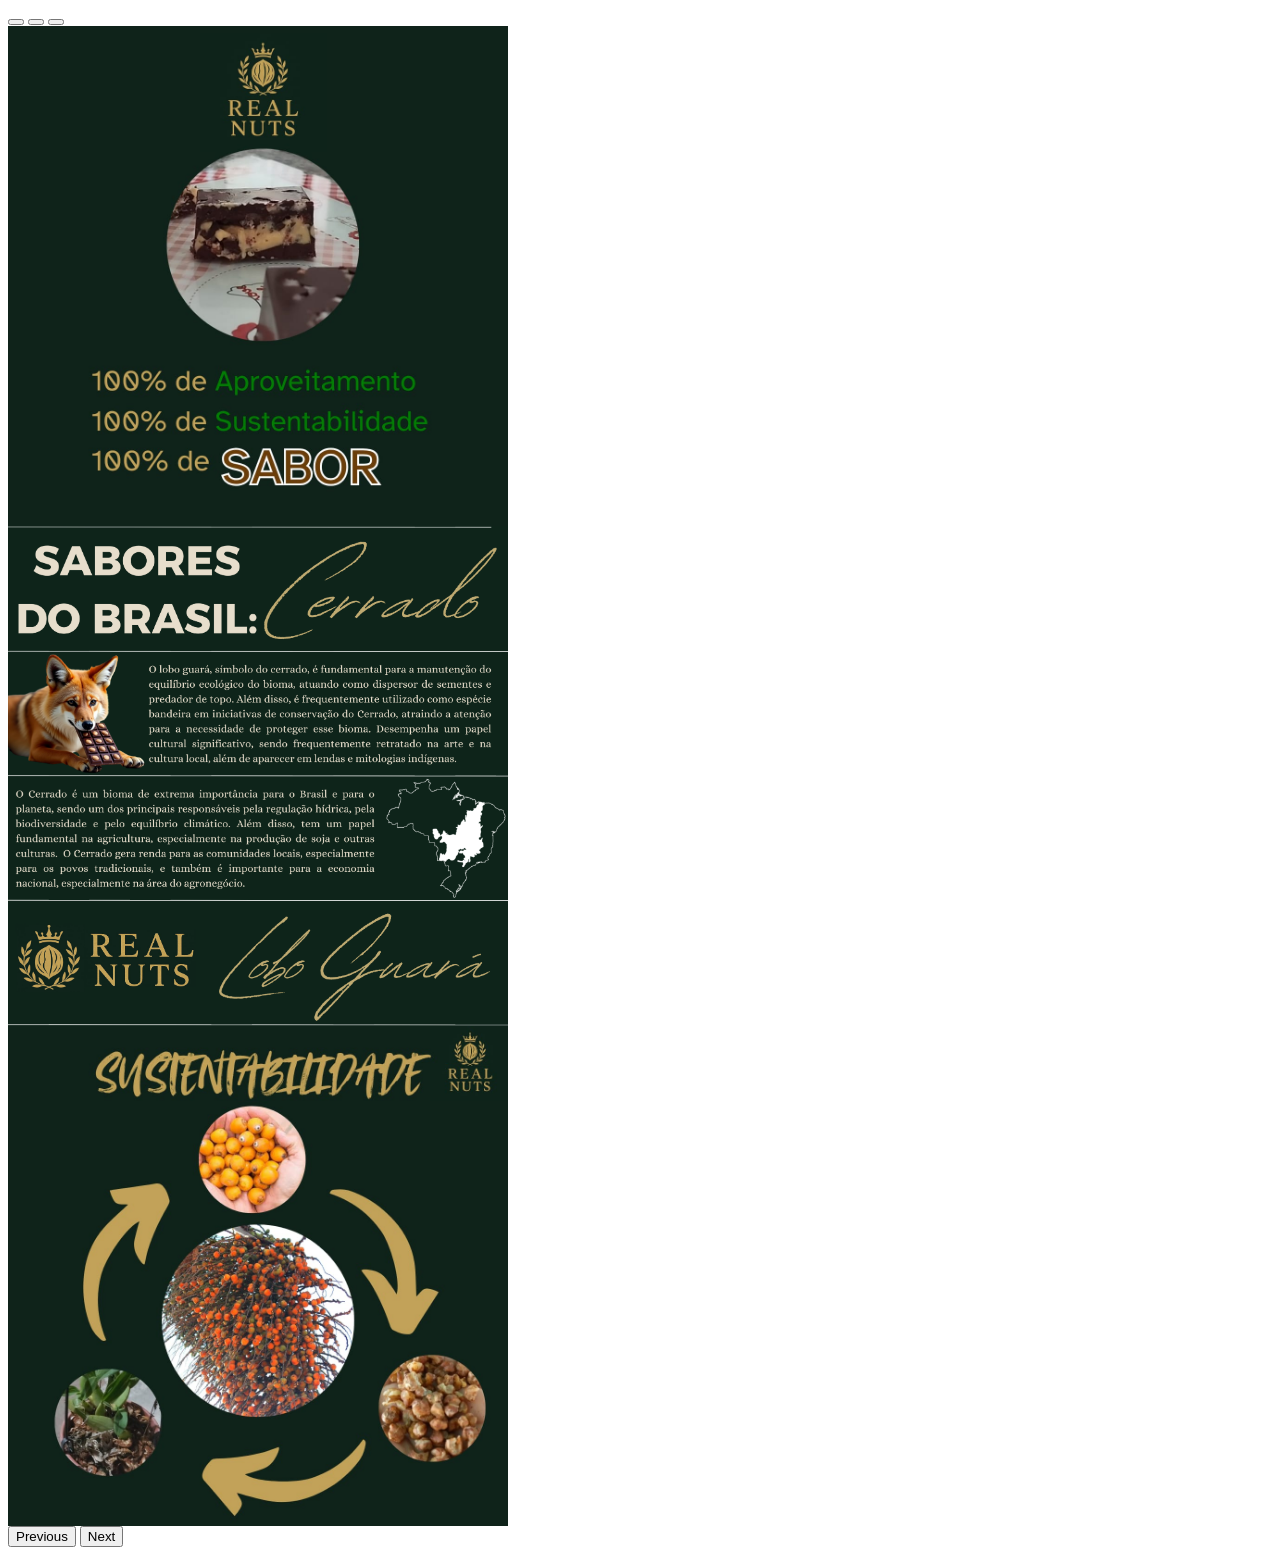
==== src/sections/MainContent.html @ 06785439 "feat: added responsive navbar and carroussel" ====
<body>
  <div class="container">
    <div
      id="carouselExampleAutoplaying"
      class="carousel slide"
      data-bs-ride="carousel"
    >
      <div class="carousel-indicators">
        <button
          type="button"
          data-bs-target="#carouselExampleIndicators"
          data-bs-slide-to="0"
          class="active"
          aria-current="true"
          aria-label="Slide 1"
        ></button>
        <button
          type="button"
          data-bs-target="#carouselExampleIndicators"
          data-bs-slide-to="1"
          aria-label="Slide 2"
        ></button>
        <button
          type="button"
          data-bs-target="#carouselExampleIndicators"
          data-bs-slide-to="2"
          aria-label="Slide 3"
        ></button>
      </div>
      <div class="carousel-inner" style="border-radius: 0.5rem">
        <div class="carousel-item active">
          <img
            src="../../src/imgs/carrosel_1.jpeg"
            class="d-block w-100"
            style="max-height: 500px"
          />
        </div>
        <div class="carousel-item">
          <img
            src="../../src/imgs/carrosel_2.png"
            class="d-block w-100"
            style="max-height: 500px"
          />
        </div>
        <div class="carousel-item">
          <img
            src="../../src/imgs/carrosel_3.jpeg"
            class="d-block w-100"
            style="max-height: 500px"
          />
        </div>
      </div>
      <button
        class="carousel-control-prev"
        type="button"
        data-bs-target="#carouselExampleAutoplaying"
        data-bs-slide="prev"
      >
        <span class="carousel-control-prev-icon" aria-hidden="true"></span>
        <span class="visually-hidden">Previous</span>
      </button>
      <button
        class="carousel-control-next"
        type="button"
        data-bs-target="#carouselExampleAutoplaying"
        data-bs-slide="next"
      >
        <span class="carousel-control-next-icon" aria-hidden="true"></span>
        <span class="visually-hidden">Next</span>
      </button>
    </div>
  </div>
</body>
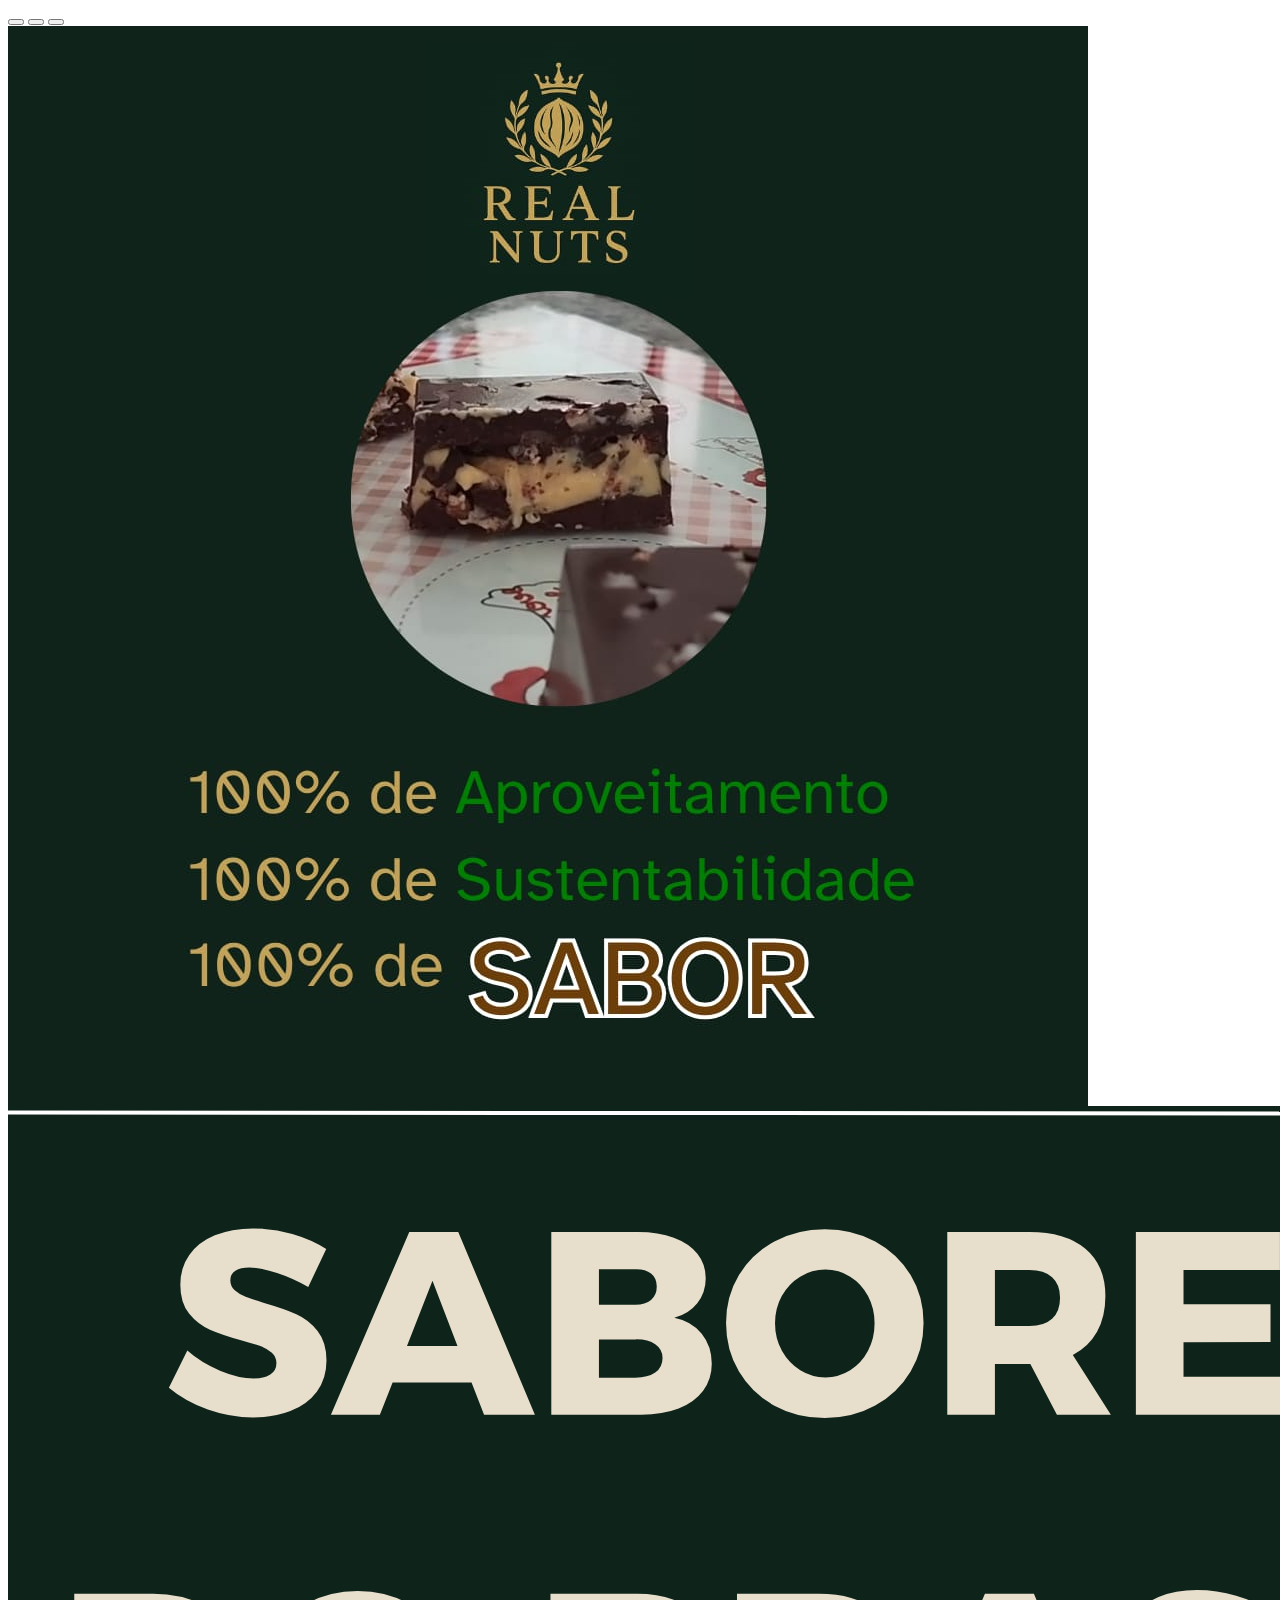
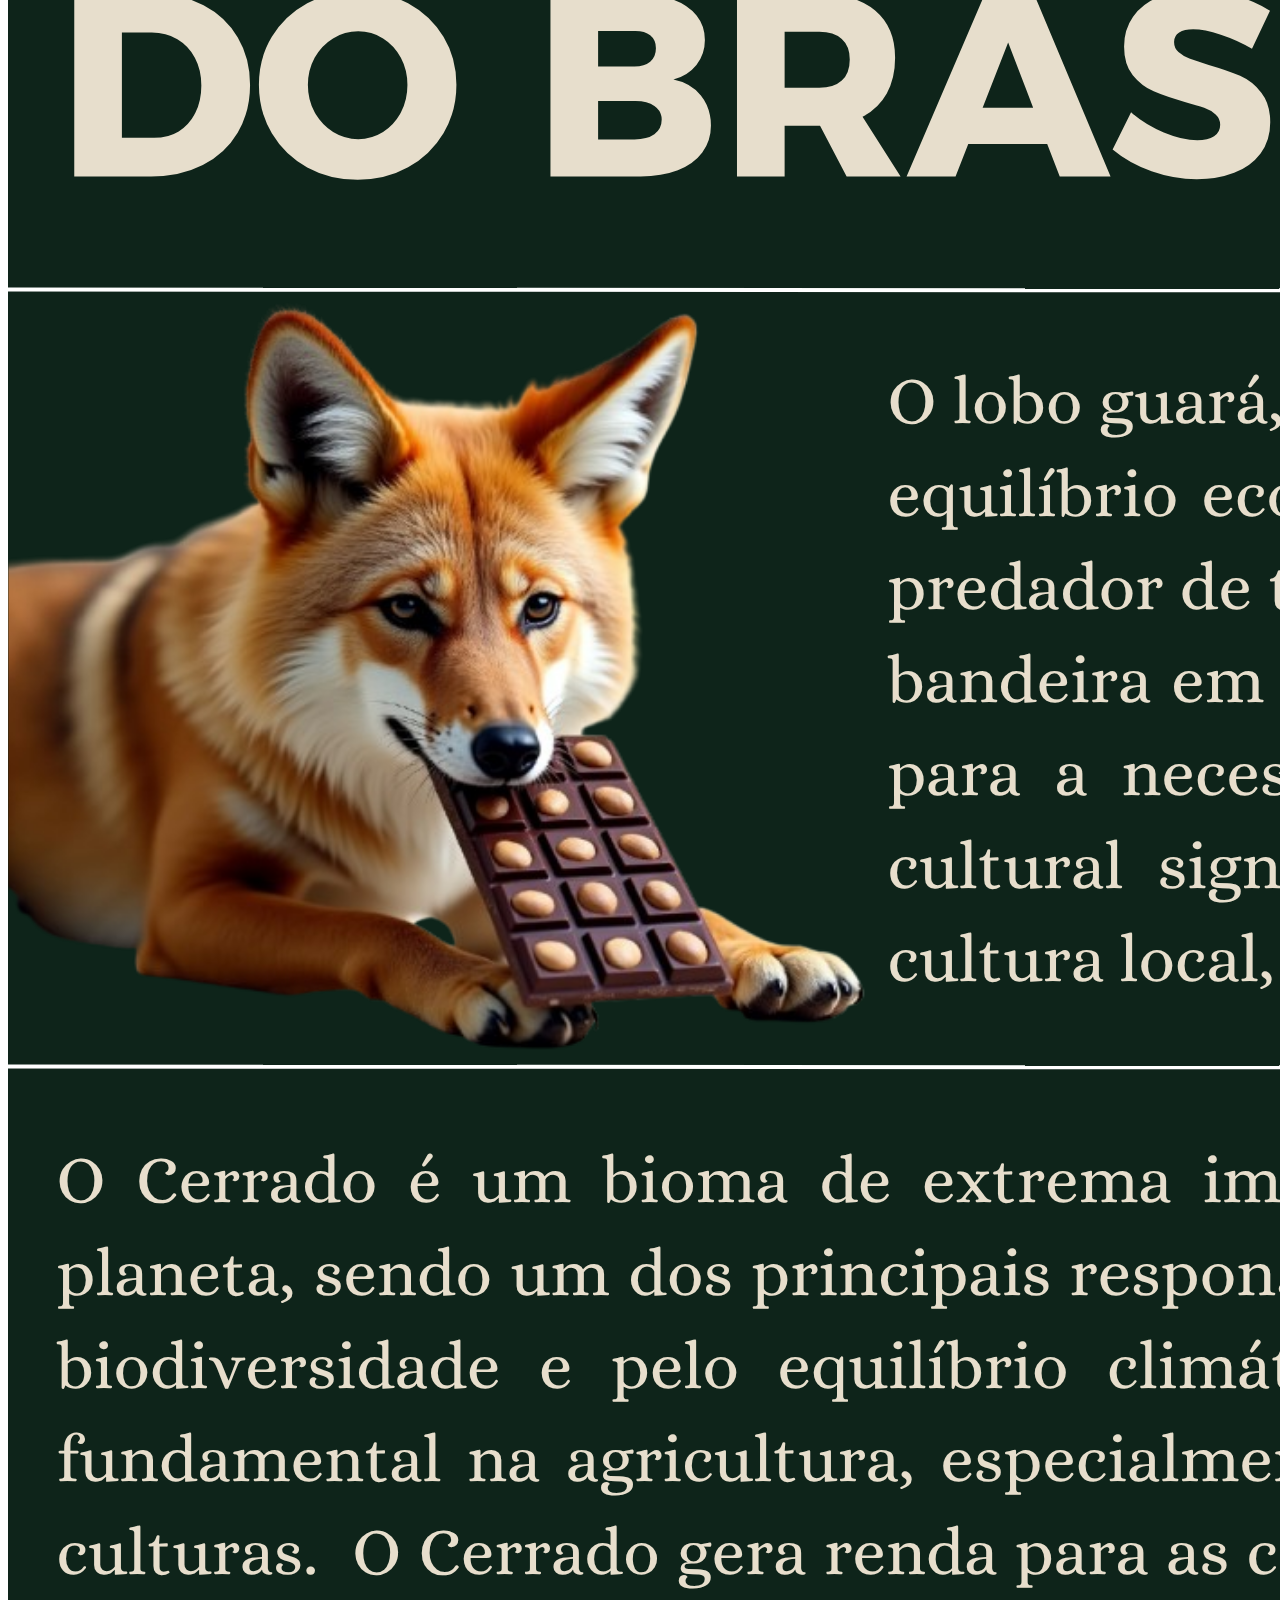
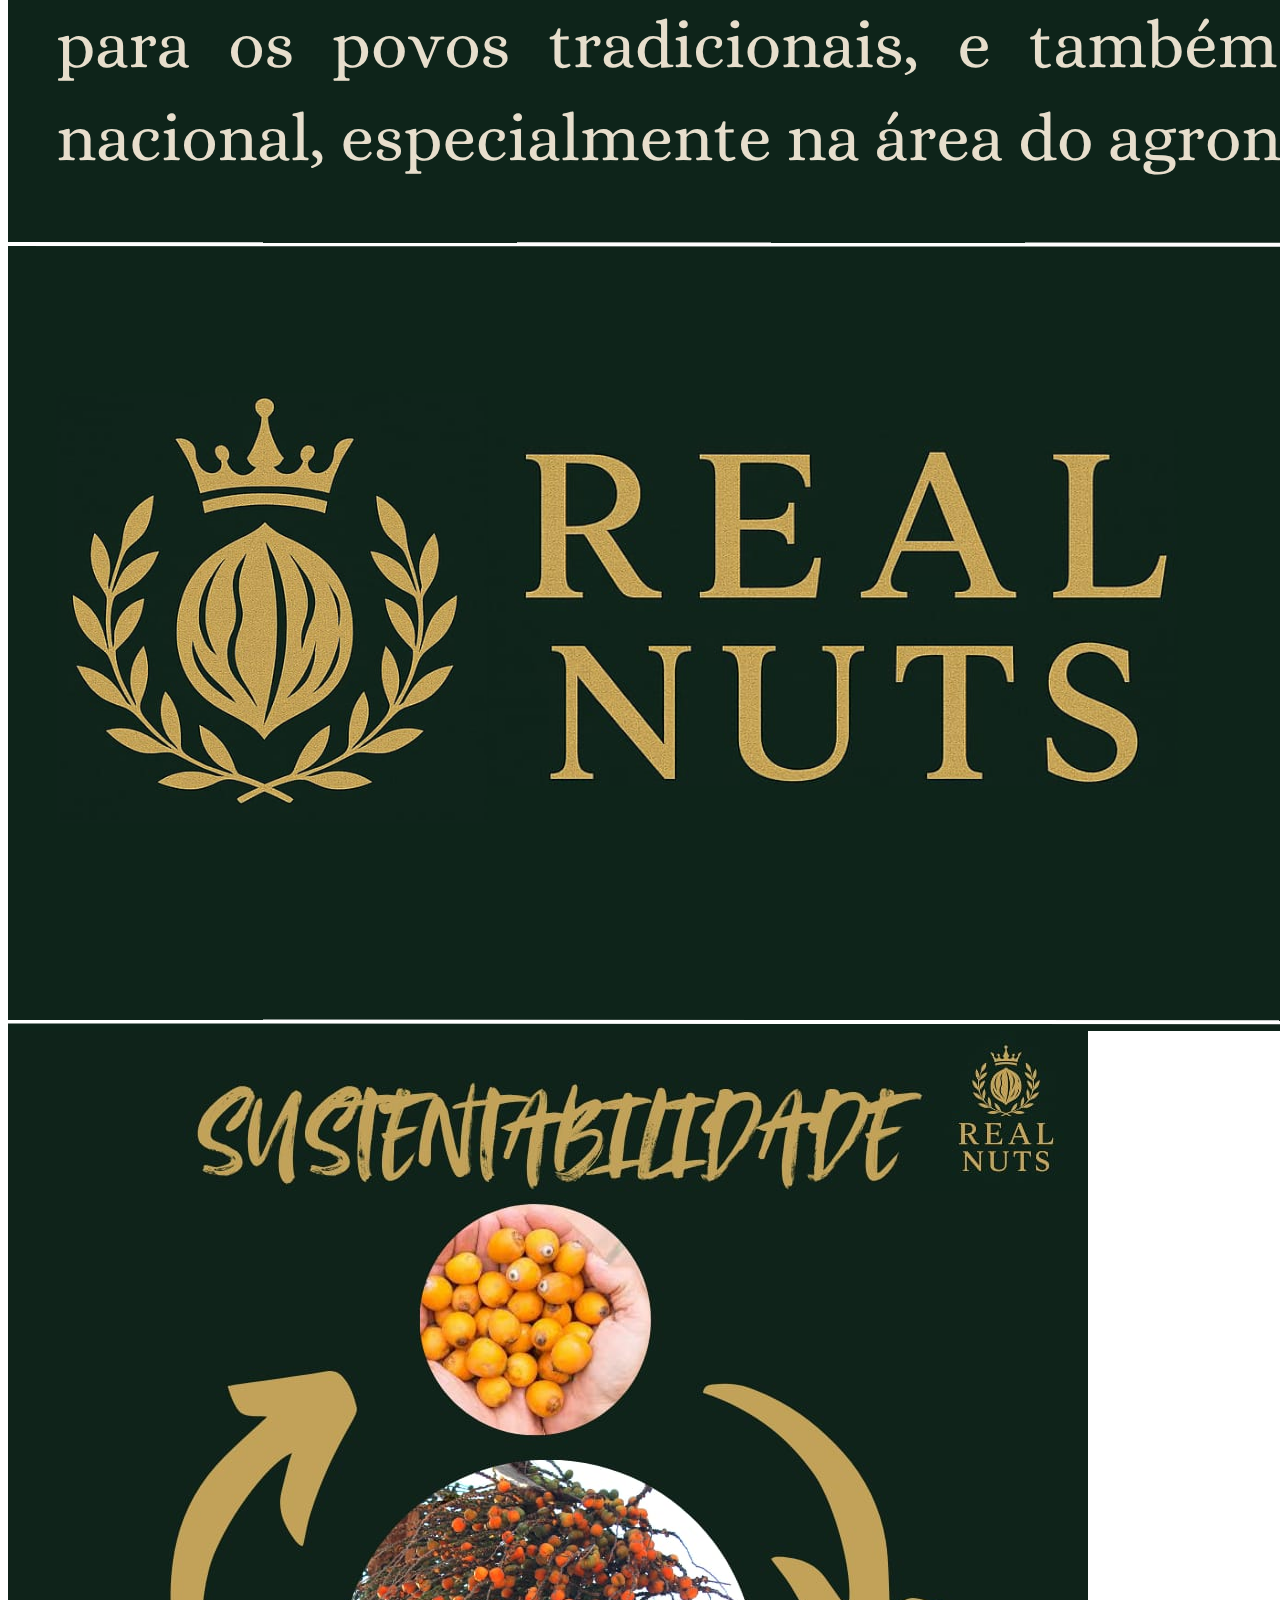
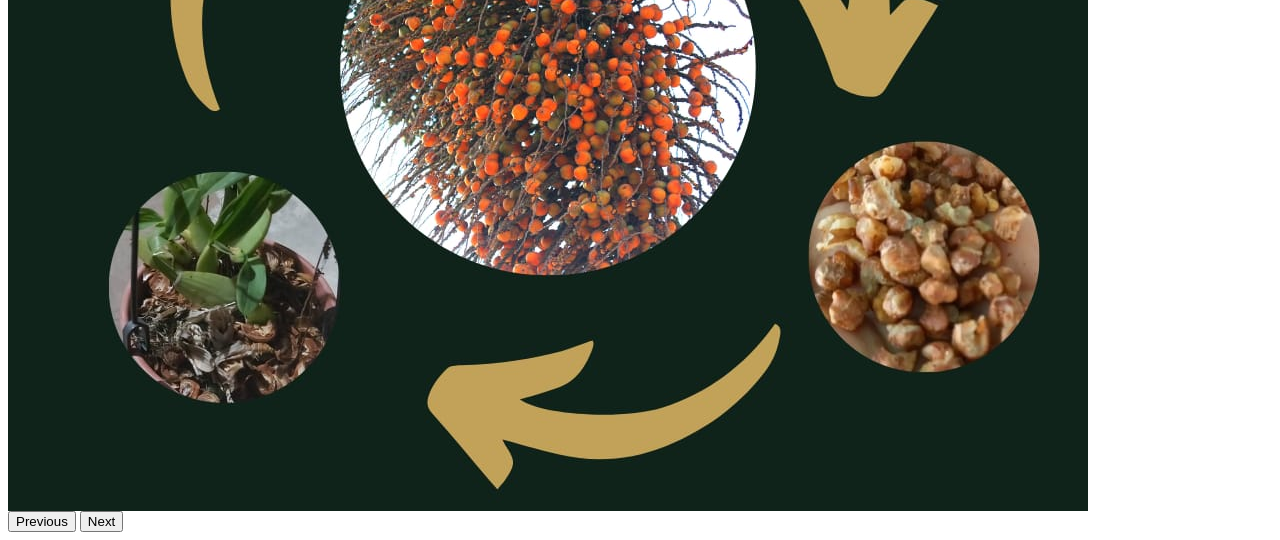
==== commit 4ed1ff0d: "feat: added "quem somos" section" ====
--- a/src/sections/MainContent.html
+++ b/src/sections/MainContent.html
@@ -1,73 +1,63 @@
 <body>
-  <div class="container">
-    <div
-      id="carouselExampleAutoplaying"
-      class="carousel slide"
-      data-bs-ride="carousel"
-    >
-      <div class="carousel-indicators">
+  <section>
+    <div class="container-fluid">
+      <div
+        id="mainContentCarousel"
+        class="carousel slide"
+        data-bs-ride="carousel"
+      >
+        <div class="carousel-indicators">
+          <button
+            type="button"
+            data-bs-target="#carouselExampleIndicators"
+            data-bs-slide-to="0"
+            class="active"
+            aria-current="true"
+            aria-label="Slide 1"
+          ></button>
+          <button
+            type="button"
+            data-bs-target="#carouselExampleIndicators"
+            data-bs-slide-to="1"
+            aria-label="Slide 2"
+          ></button>
+          <button
+            type="button"
+            data-bs-target="#carouselExampleIndicators"
+            data-bs-slide-to="2"
+            aria-label="Slide 3"
+          ></button>
+        </div>
+        <div class="carousel-inner" style="border-radius: 0.5rem">
+          <div class="carousel-item active">
+            <img src="../../src/imgs/carrosel_1.jpeg" class="d-block w-100" />
+          </div>
+          <div class="carousel-item">
+            <img src="../../src/imgs/carrosel_2.png" class="d-block w-100" />
+          </div>
+          <div class="carousel-item">
+            <img src="../../src/imgs/carrosel_3.jpeg" class="d-block w-100" />
+          </div>
+        </div>
         <button
+          class="carousel-control-prev"
           type="button"
-          data-bs-target="#carouselExampleIndicators"
-          data-bs-slide-to="0"
-          class="active"
-          aria-current="true"
-          aria-label="Slide 1"
-        ></button>
+          data-bs-target="#mainContentCarousel"
+          data-bs-slide="prev"
+        >
+          <span class="carousel-control-prev-icon" aria-hidden="true"></span>
+          <span class="visually-hidden">Previous</span>
+        </button>
         <button
+          class="carousel-control-next"
           type="button"
-          data-bs-target="#carouselExampleIndicators"
-          data-bs-slide-to="1"
-          aria-label="Slide 2"
-        ></button>
-        <button
-          type="button"
-          data-bs-target="#carouselExampleIndicators"
-          data-bs-slide-to="2"
-          aria-label="Slide 3"
-        ></button>
+          data-bs-target="#mainContentCarousel"
+          data-bs-slide="next"
+        >
+          <span class="carousel-control-next-icon" aria-hidden="true"></span>
+          <span class="visually-hidden">Next</span>
+        </button>
       </div>
-      <div class="carousel-inner" style="border-radius: 0.5rem">
-        <div class="carousel-item active">
-          <img
-            src="../../src/imgs/carrosel_1.jpeg"
-            class="d-block w-100"
-            style="max-height: 500px"
-          />
-        </div>
-        <div class="carousel-item">
-          <img
-            src="../../src/imgs/carrosel_2.png"
-            class="d-block w-100"
-            style="max-height: 500px"
-          />
-        </div>
-        <div class="carousel-item">
-          <img
-            src="../../src/imgs/carrosel_3.jpeg"
-            class="d-block w-100"
-            style="max-height: 500px"
-          />
-        </div>
-      </div>
-      <button
-        class="carousel-control-prev"
-        type="button"
-        data-bs-target="#carouselExampleAutoplaying"
-        data-bs-slide="prev"
-      >
-        <span class="carousel-control-prev-icon" aria-hidden="true"></span>
-        <span class="visually-hidden">Previous</span>
-      </button>
-      <button
-        class="carousel-control-next"
-        type="button"
-        data-bs-target="#carouselExampleAutoplaying"
-        data-bs-slide="next"
-      >
-        <span class="carousel-control-next-icon" aria-hidden="true"></span>
-        <span class="visually-hidden">Next</span>
-      </button>
     </div>
-  </div>
+  </section>
 </body>
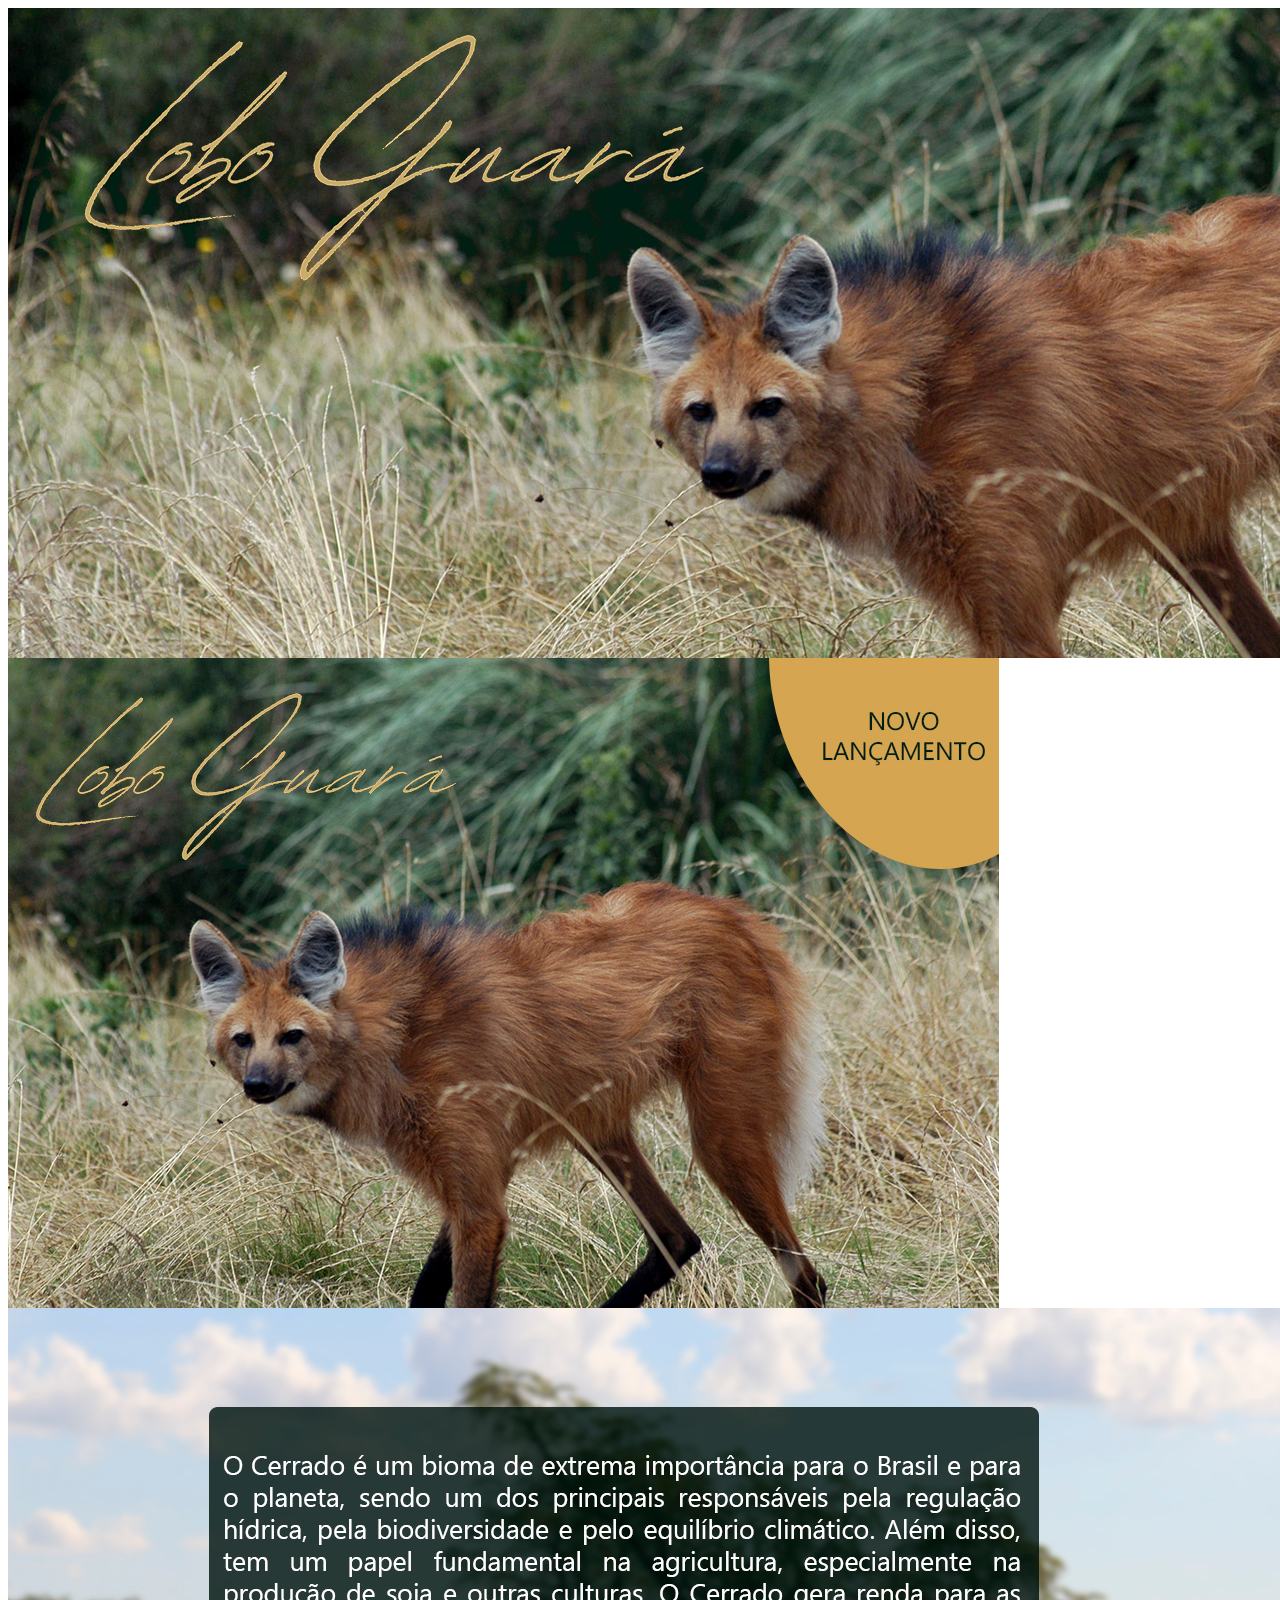
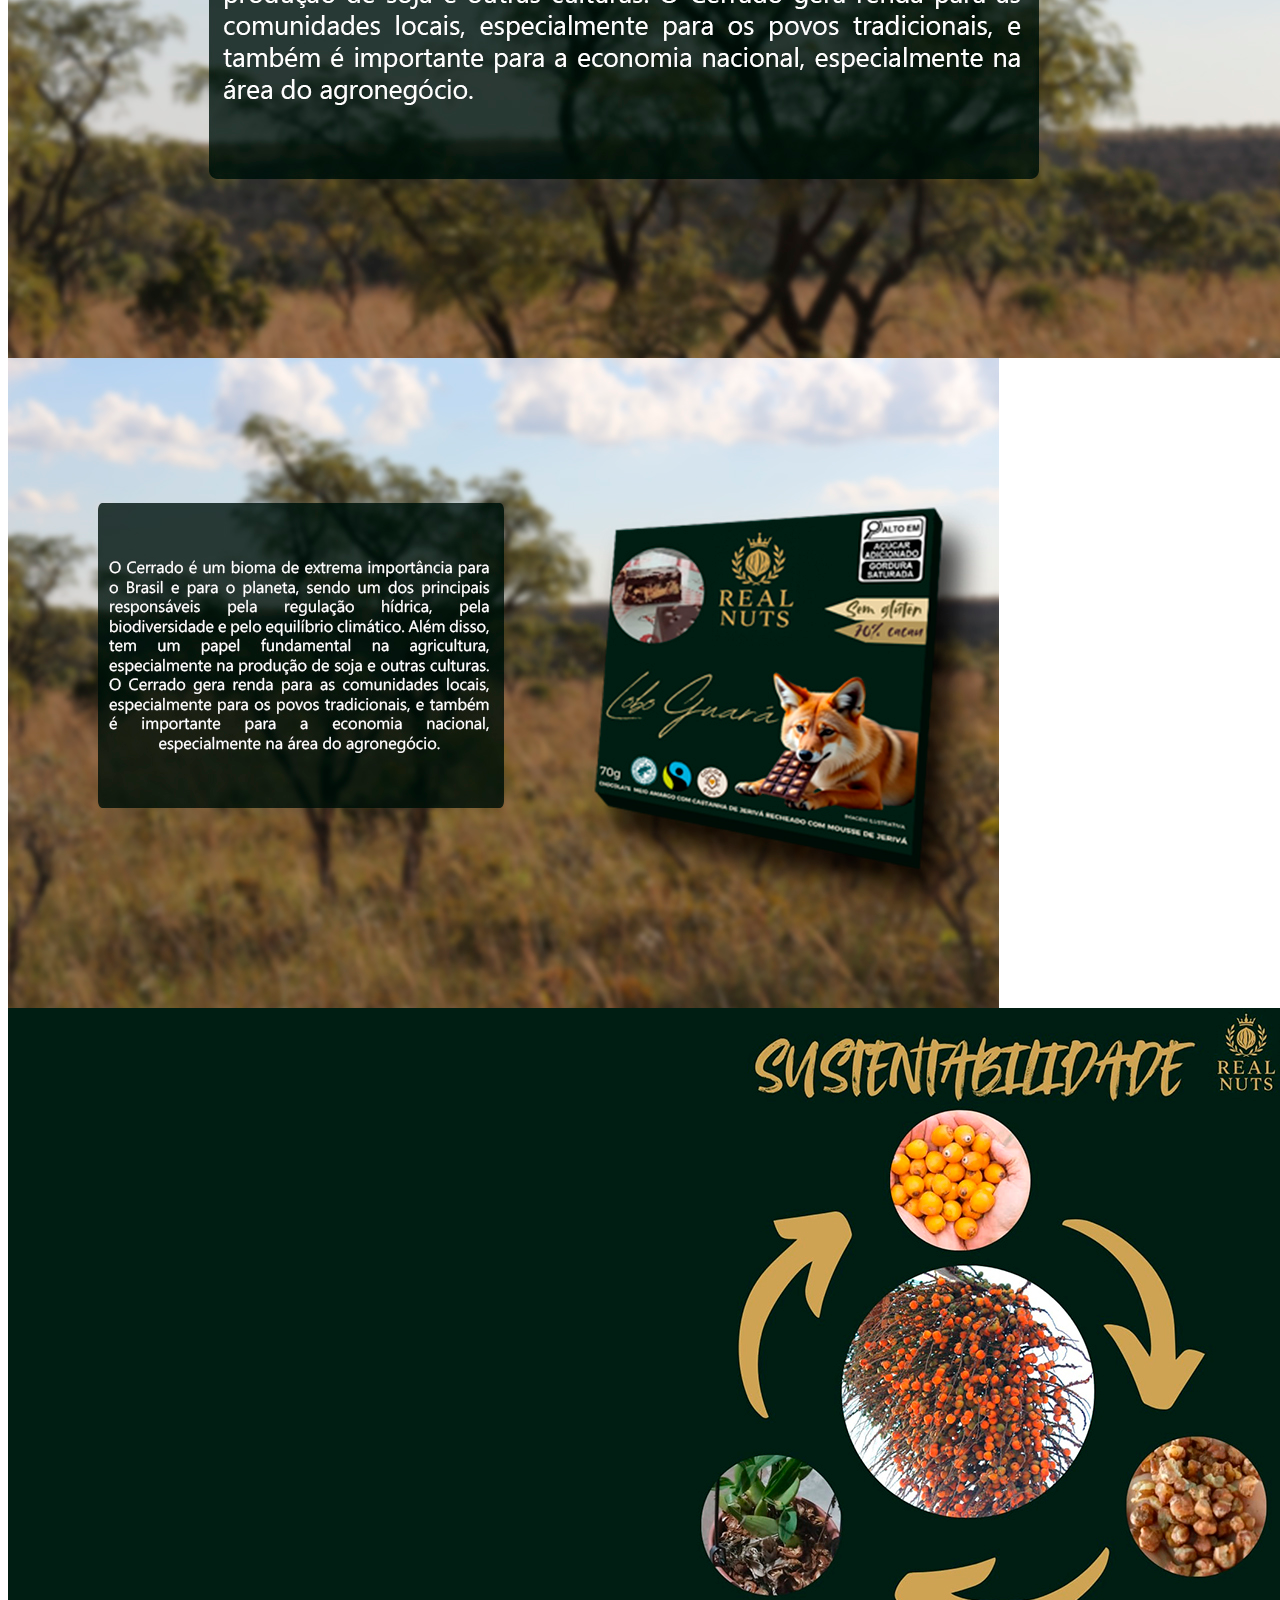
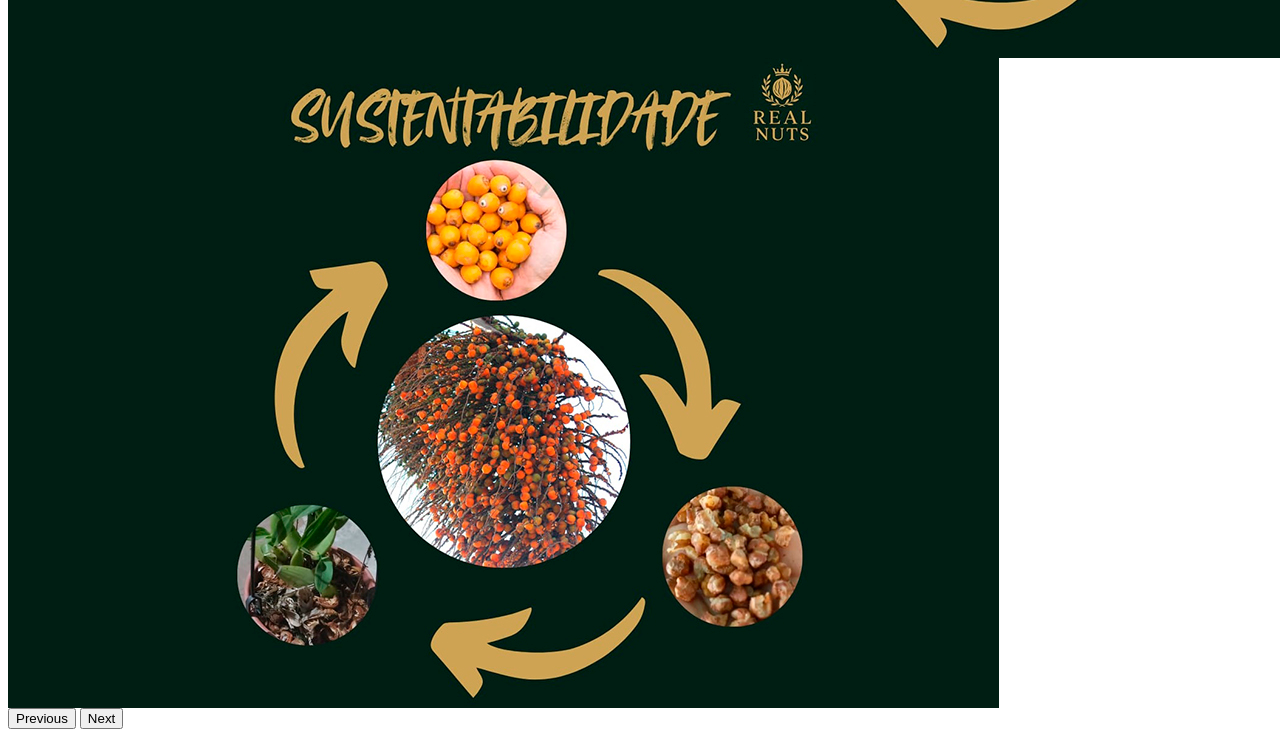
==== commit 669d7dfc: "feat: added images do main content carousel" ====
--- a/src/sections/MainContent.html
+++ b/src/sections/MainContent.html
@@ -6,37 +6,41 @@
         class="carousel slide"
         data-bs-ride="carousel"
       >
-        <div class="carousel-indicators">
-          <button
-            type="button"
-            data-bs-target="#carouselExampleIndicators"
-            data-bs-slide-to="0"
-            class="active"
-            aria-current="true"
-            aria-label="Slide 1"
-          ></button>
-          <button
-            type="button"
-            data-bs-target="#carouselExampleIndicators"
-            data-bs-slide-to="1"
-            aria-label="Slide 2"
-          ></button>
-          <button
-            type="button"
-            data-bs-target="#carouselExampleIndicators"
-            data-bs-slide-to="2"
-            aria-label="Slide 3"
-          ></button>
-        </div>
         <div class="carousel-inner" style="border-radius: 0.5rem">
+          <!-- img 1 -->
           <div class="carousel-item active">
-            <img src="../../src/imgs/carrosel_1.jpeg" class="d-block w-100" />
+            <img
+              src="../../src/imgs/carrosel_1.jpg"
+              class="d-none d-lg-block w-100"
+            />
+            <img
+              src="../../src/imgs/carrosel_1_mobile.jpg"
+              class="d-block d-lg-none w-100"
+            />
           </div>
+
+          <!-- img 2 -->
           <div class="carousel-item">
-            <img src="../../src/imgs/carrosel_2.png" class="d-block w-100" />
+            <img
+              src="../../src/imgs/carrosel_2.jpg"
+              class="d-none d-lg-block w-100"
+            />
+            <img
+              src="../../src/imgs/carrosel_2_mobile.jpg"
+              class="d-block d-lg-none w-100"
+            />
           </div>
+
+          <!-- img 3 -->
           <div class="carousel-item">
-            <img src="../../src/imgs/carrosel_3.jpeg" class="d-block w-100" />
+            <img
+              src="../../src/imgs/carrosel_3.jpg"
+              class="d-none d-lg-block w-100"
+            />
+            <img
+              src="../../src/imgs/carrosel_3_mobile.jpg"
+              class="d-block d-lg-none w-100"
+            />
           </div>
         </div>
         <button
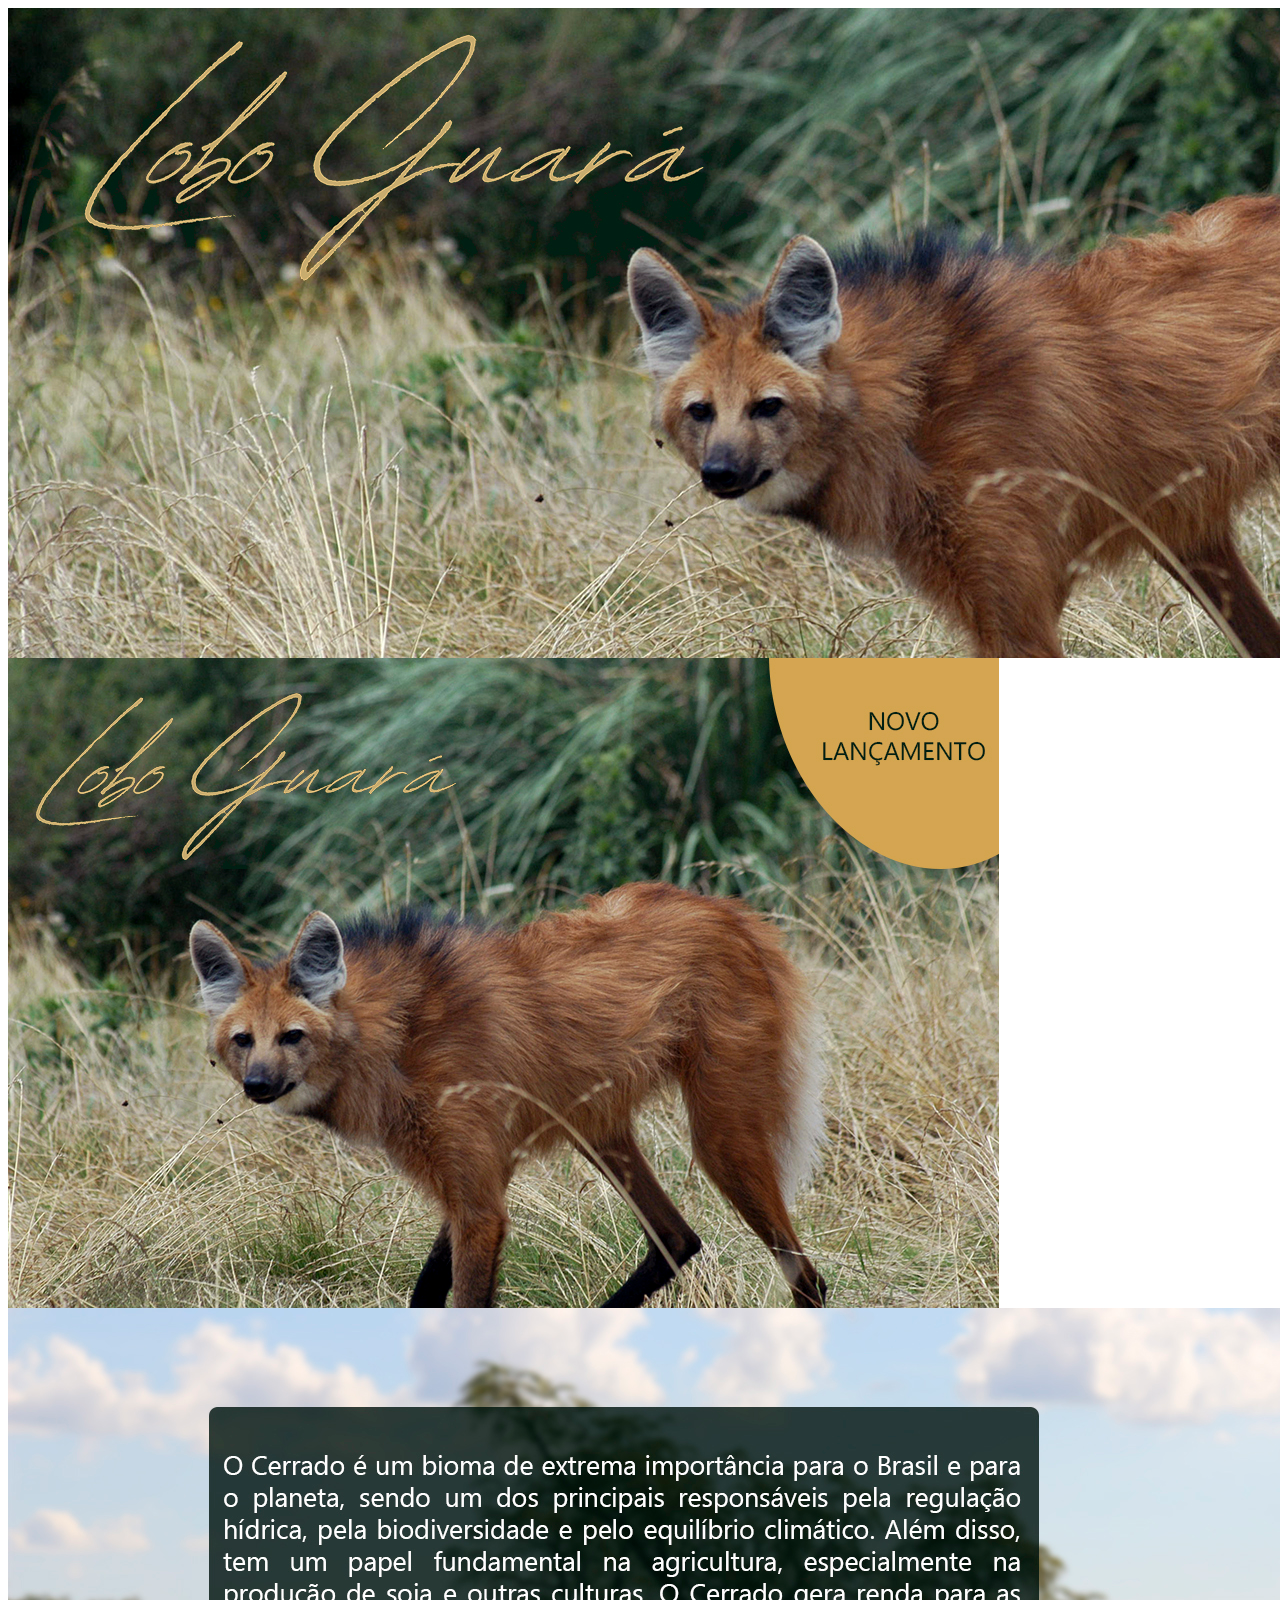
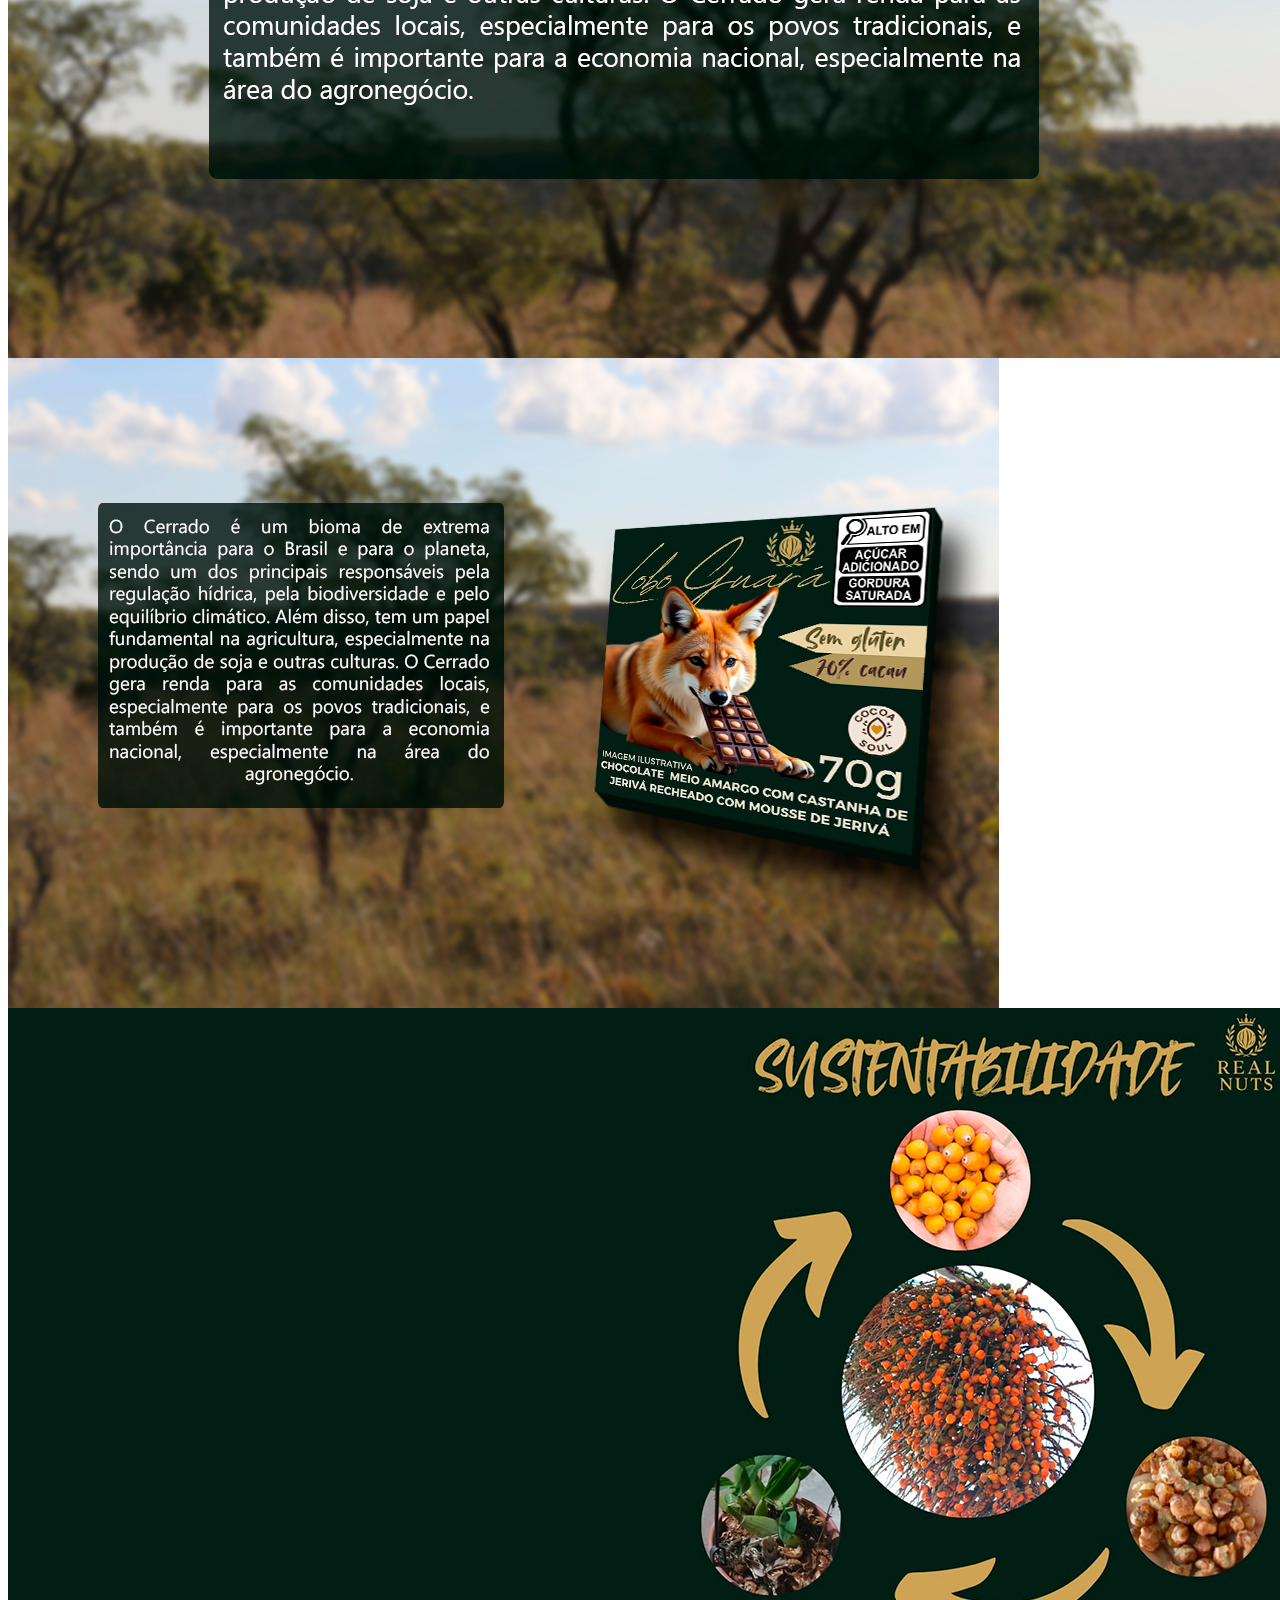
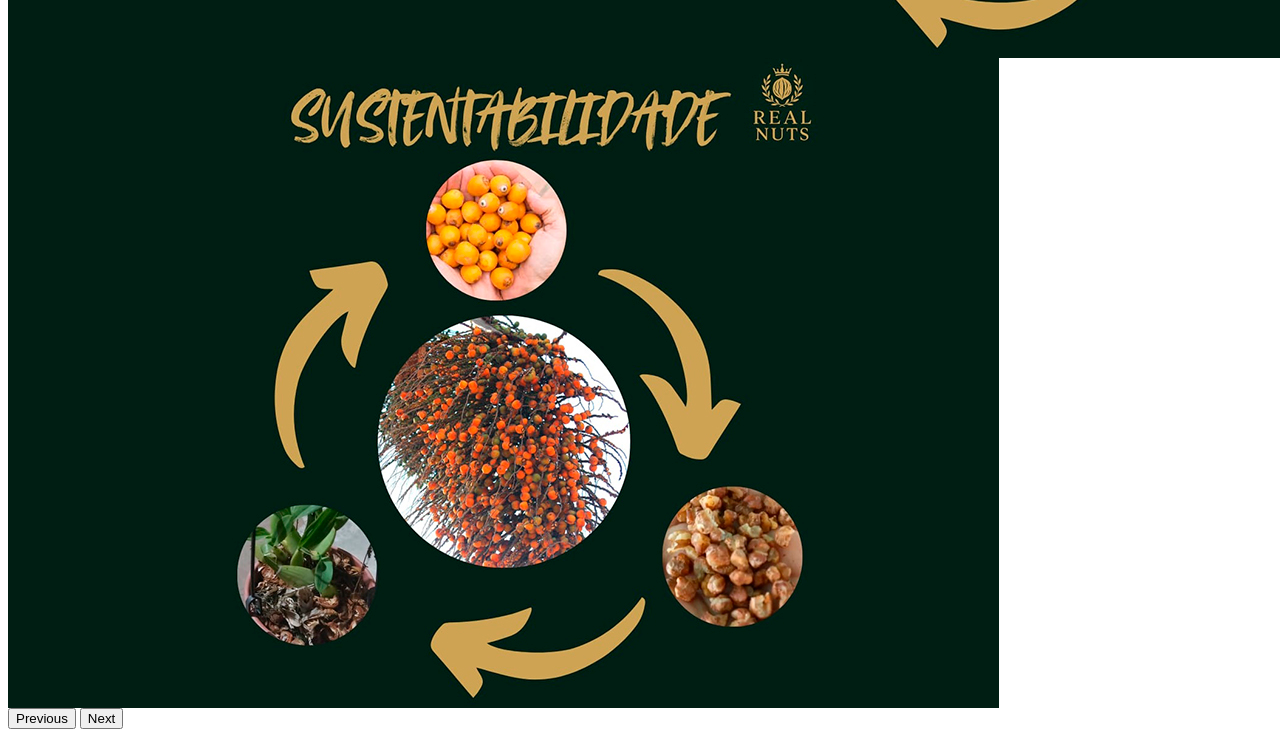
==== commit 5d1a6657: "feat: review "alt" and "aria"" ====
--- a/src/sections/MainContent.html
+++ b/src/sections/MainContent.html
@@ -12,10 +12,12 @@
             <img
               src="../../src/imgs/carrosel_1.jpg"
               class="d-none d-lg-block w-100"
+              alt="carrosel_1"
             />
             <img
               src="../../src/imgs/carrosel_1_mobile.jpg"
               class="d-block d-lg-none w-100"
+              alt="carrosel_1_mobile"
             />
           </div>
 
@@ -24,10 +26,12 @@
             <img
               src="../../src/imgs/carrosel_2.jpg"
               class="d-none d-lg-block w-100"
+              alt="carrosel_2"
             />
             <img
               src="../../src/imgs/carrosel_2_mobile.jpg"
               class="d-block d-lg-none w-100"
+              alt="carrosel_2_mobile"
             />
           </div>
 
@@ -36,10 +40,12 @@
             <img
               src="../../src/imgs/carrosel_3.jpg"
               class="d-none d-lg-block w-100"
+              alt="carrosel_3"
             />
             <img
               src="../../src/imgs/carrosel_3_mobile.jpg"
               class="d-block d-lg-none w-100"
+              alt="carrosel_3_mobile"
             />
           </div>
         </div>
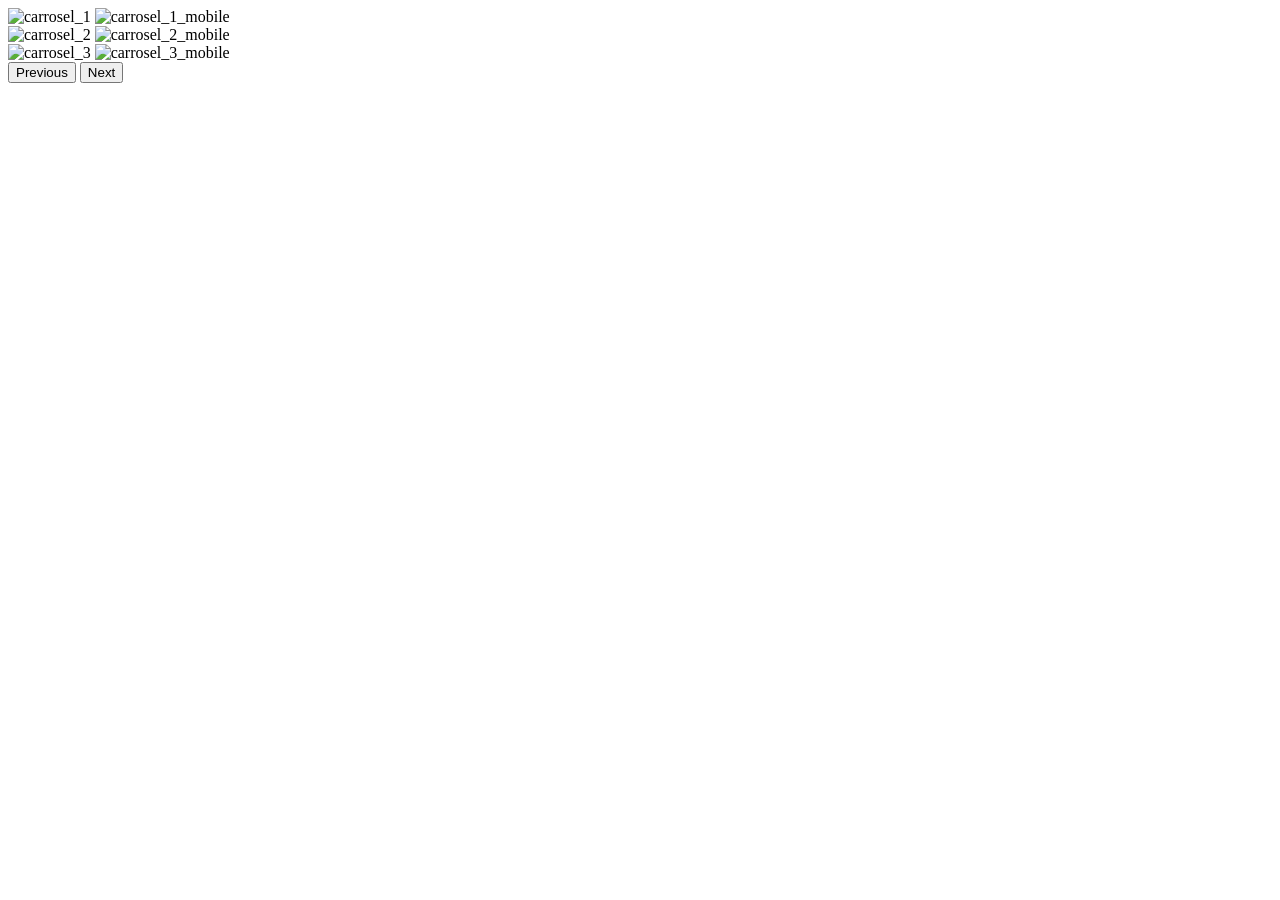
==== commit 0f683b35: "fix: images imports failing on pages" ====
--- a/src/sections/MainContent.html
+++ b/src/sections/MainContent.html
@@ -10,12 +10,12 @@
           <!-- img 1 -->
           <div class="carousel-item active">
             <img
-              src="../../src/imgs/carrosel_1.jpg"
+              src="src/imgs/carrosel_1.jpg"
               class="d-none d-lg-block w-100"
               alt="carrosel_1"
             />
             <img
-              src="../../src/imgs/carrosel_1_mobile.jpg"
+              src="src/imgs/carrosel_1_mobile.jpg"
               class="d-block d-lg-none w-100"
               alt="carrosel_1_mobile"
             />
@@ -24,12 +24,12 @@
           <!-- img 2 -->
           <div class="carousel-item">
             <img
-              src="../../src/imgs/carrosel_2.jpg"
+              src="src/imgs/carrosel_2.jpg"
               class="d-none d-lg-block w-100"
               alt="carrosel_2"
             />
             <img
-              src="../../src/imgs/carrosel_2_mobile.jpg"
+              src="src/imgs/carrosel_2_mobile.jpg"
               class="d-block d-lg-none w-100"
               alt="carrosel_2_mobile"
             />
@@ -38,12 +38,12 @@
           <!-- img 3 -->
           <div class="carousel-item">
             <img
-              src="../../src/imgs/carrosel_3.jpg"
+              src="src/imgs/carrosel_3.jpg"
               class="d-none d-lg-block w-100"
               alt="carrosel_3"
             />
             <img
-              src="../../src/imgs/carrosel_3_mobile.jpg"
+              src="src/imgs/carrosel_3_mobile.jpg"
               class="d-block d-lg-none w-100"
               alt="carrosel_3_mobile"
             />
